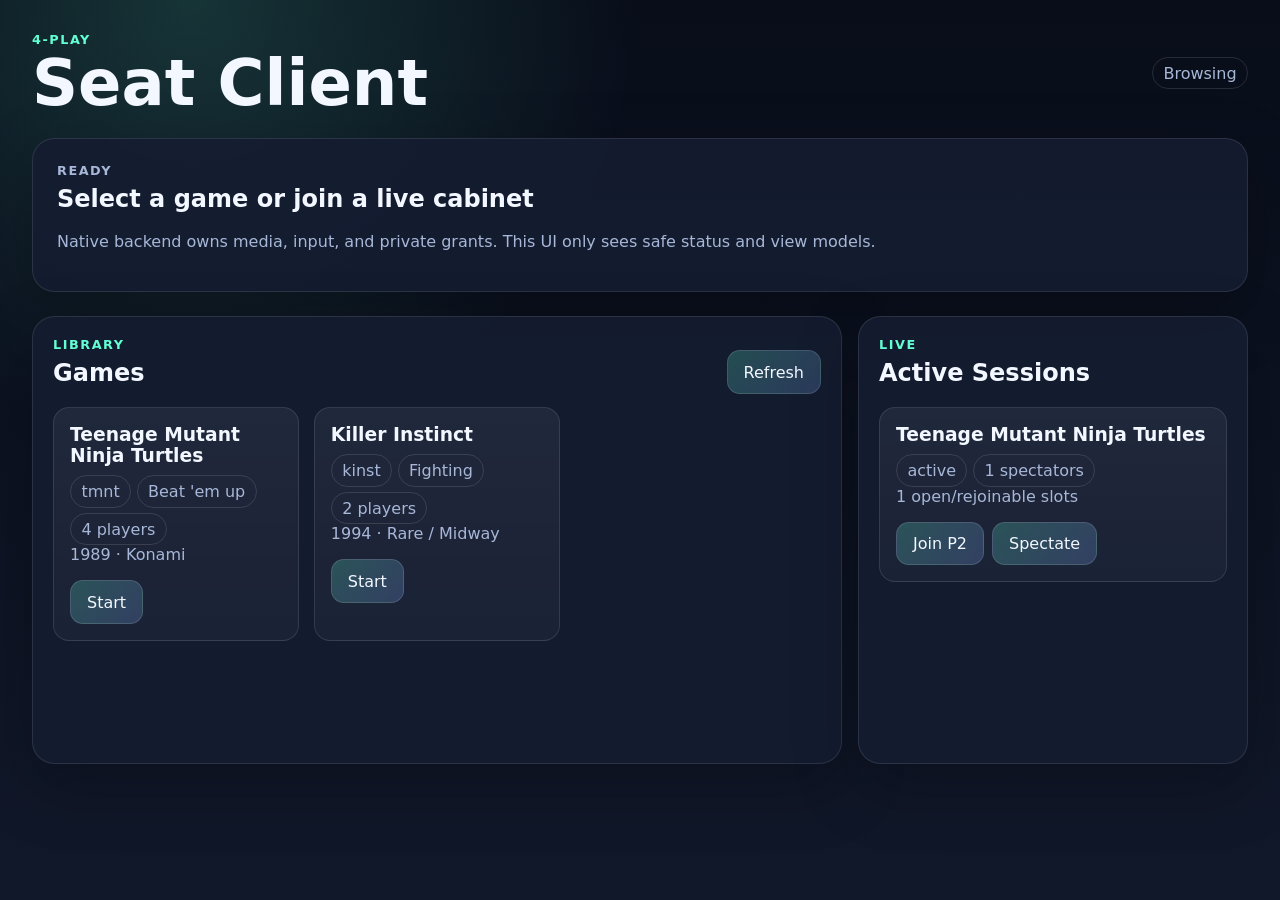
==== clients/seat-client-native/ui/index.html @ 32c5704e "Add native seat UI scaffold" ====
<!doctype html>
<html lang="en">
  <head>
    <meta charset="utf-8" />
    <meta name="viewport" content="width=device-width, initial-scale=1" />
    <title>4-Play Seat</title>
    <link rel="stylesheet" href="./styles.css" />
  </head>
  <body>
    <main class="shell">
      <header class="topbar">
        <div>
          <p class="eyebrow">4-Play</p>
          <h1>Seat Client</h1>
        </div>
        <div class="status-pill" id="runtime-status">Browsing</div>
      </header>

      <section class="hero" id="hero">
        <div>
          <p class="eyebrow">Ready</p>
          <h2>Select a game or join a live cabinet</h2>
          <p>
            Native backend owns media, input, and private grants. This UI only
            sees safe status and view models.
          </p>
        </div>
      </section>

      <section class="layout">
        <section class="panel">
          <div class="panel-heading">
            <div>
              <p class="eyebrow">Library</p>
              <h2>Games</h2>
            </div>
            <button id="refresh">Refresh</button>
          </div>
          <div class="grid" id="games"></div>
        </section>

        <section class="panel">
          <div class="panel-heading">
            <div>
              <p class="eyebrow">Live</p>
              <h2>Active Sessions</h2>
            </div>
          </div>
          <div class="stack" id="sessions"></div>
        </section>
      </section>

      <section class="overlay hidden" id="actions-overlay">
        <div>
          <p class="eyebrow">Actions</p>
          <strong id="overlay-title">Browsing</strong>
        </div>
        <div class="overlay-actions" id="overlay-actions"></div>
      </section>
    </main>

    <script src="./app.js" defer></script>
  </body>
</html>
---- clients/seat-client-native/ui/styles.css ----
:root {
  color-scheme: dark;
  --bg: #080d19;
  --panel: #151d31;
  --panel-2: #1d2943;
  --text: #f3f7ff;
  --muted: #a7b7d7;
  --accent: #62ffd3;
  --accent-2: #86a7ff;
  --danger: #ff6b8b;
}

* {
  box-sizing: border-box;
}

body {
  margin: 0;
  min-height: 100vh;
  background:
    radial-gradient(circle at 15% 0%, rgba(98, 255, 211, 0.16), transparent 28rem),
    linear-gradient(180deg, #080d19 0%, #11182a 100%);
  color: var(--text);
  font-family:
    Inter, ui-sans-serif, system-ui, -apple-system, BlinkMacSystemFont, "Segoe UI", sans-serif;
}

button {
  border: 1px solid rgba(255, 255, 255, 0.13);
  border-radius: 0.8rem;
  background: linear-gradient(135deg, rgba(98, 255, 211, 0.22), rgba(134, 167, 255, 0.22));
  color: var(--text);
  cursor: pointer;
  font: inherit;
  padding: 0.7rem 1rem;
}

button:focus-visible,
.card:focus-visible {
  outline: 3px solid var(--accent);
  outline-offset: 3px;
}

.shell {
  padding: 2rem;
}

.topbar,
.panel-heading,
.overlay {
  align-items: center;
  display: flex;
  justify-content: space-between;
  gap: 1rem;
}

.eyebrow {
  color: var(--accent);
  font-size: 0.8rem;
  font-weight: 800;
  letter-spacing: 0.12em;
  margin: 0 0 0.4rem;
  text-transform: uppercase;
}

h1,
h2,
h3,
p {
  margin-top: 0;
}

h1 {
  font-size: clamp(2.2rem, 5vw, 4.5rem);
  line-height: 0.95;
  margin-bottom: 0;
}

.status-pill,
.tag {
  border: 1px solid rgba(255, 255, 255, 0.12);
  border-radius: 999px;
  color: var(--muted);
  padding: 0.35rem 0.65rem;
}

.hero,
.panel,
.overlay {
  background: rgba(21, 29, 49, 0.88);
  border: 1px solid rgba(255, 255, 255, 0.1);
  border-radius: 1.4rem;
  box-shadow: 0 1.4rem 4rem rgba(0, 0, 0, 0.25);
}

.hero {
  margin: 1.5rem 0;
  padding: 1.5rem;
}

.hero p {
  color: var(--muted);
  max-width: 58rem;
}

.layout {
  display: grid;
  gap: 1rem;
  grid-template-columns: minmax(0, 1.35fr) minmax(22rem, 0.65fr);
}

.panel {
  min-height: 28rem;
  padding: 1.25rem;
}

.grid {
  display: grid;
  gap: 0.9rem;
  grid-template-columns: repeat(auto-fill, minmax(14rem, 1fr));
}

.stack {
  display: grid;
  gap: 0.9rem;
}

.card {
  background: linear-gradient(180deg, rgba(255, 255, 255, 0.06), rgba(255, 255, 255, 0.03));
  border: 1px solid rgba(255, 255, 255, 0.11);
  border-radius: 1rem;
  min-height: 10rem;
  padding: 1rem;
}

.card h3 {
  margin-bottom: 0.6rem;
}

.card p {
  color: var(--muted);
}

.tags {
  display: flex;
  flex-wrap: wrap;
  gap: 0.35rem;
}

.actions {
  display: flex;
  flex-wrap: wrap;
  gap: 0.5rem;
  margin-top: 0.9rem;
}

.overlay {
  bottom: 1.5rem;
  left: 50%;
  padding: 1rem;
  position: fixed;
  transform: translate(-50%, 0);
  transition:
    opacity 160ms ease,
    transform 160ms ease;
  width: min(54rem, calc(100vw - 2rem));
}

.overlay.hidden {
  opacity: 0;
  pointer-events: none;
  transform: translate(-50%, 1.5rem);
}

.overlay-actions {
  display: flex;
  gap: 0.5rem;
}

@media (max-width: 880px) {
  .layout {
    grid-template-columns: 1fr;
  }
}
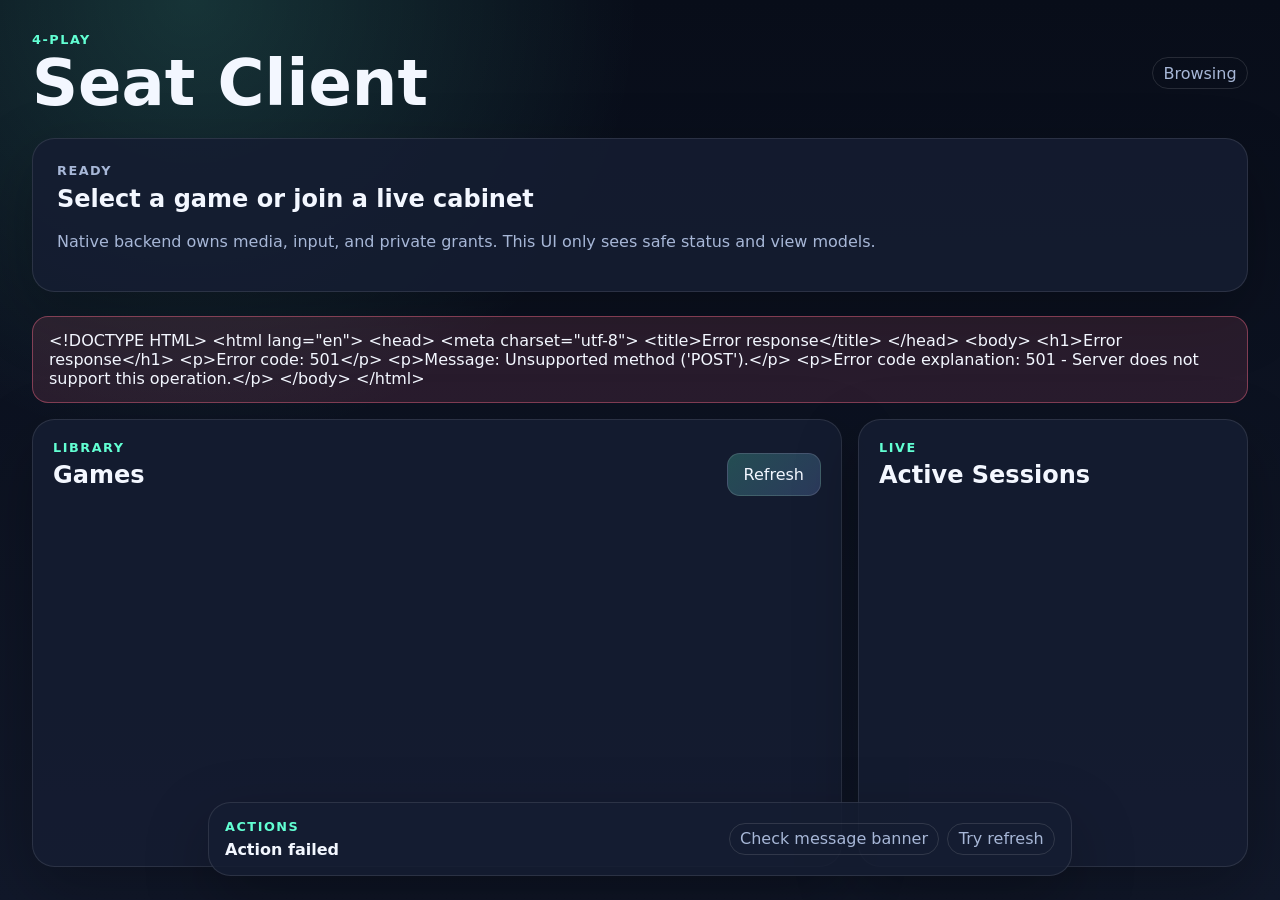
==== commit ed3740c6: "Show native seat UI command errors" ====
--- a/clients/seat-client-native/ui/index.html
+++ b/clients/seat-client-native/ui/index.html
@@ -26,6 +26,8 @@
           </p>
         </div>
       </section>
+
+      <section class="message hidden" id="message" role="status" aria-live="polite"></section>
 
       <section class="layout">
         <section class="panel">
--- a/clients/seat-client-native/ui/styles.css
+++ b/clients/seat-client-native/ui/styles.css
@@ -103,6 +103,24 @@
   max-width: 58rem;
 }
 
+.message {
+  background: rgba(98, 255, 211, 0.1);
+  border: 1px solid rgba(98, 255, 211, 0.28);
+  border-radius: 1rem;
+  color: var(--text);
+  margin: 0 0 1rem;
+  padding: 0.85rem 1rem;
+}
+
+.message.error {
+  background: rgba(255, 107, 139, 0.12);
+  border-color: rgba(255, 107, 139, 0.42);
+}
+
+.hidden {
+  display: none;
+}
+
 .layout {
   display: grid;
   gap: 1rem;
@@ -167,6 +185,7 @@
 }
 
 .overlay.hidden {
+  display: flex;
   opacity: 0;
   pointer-events: none;
   transform: translate(-50%, 1.5rem);
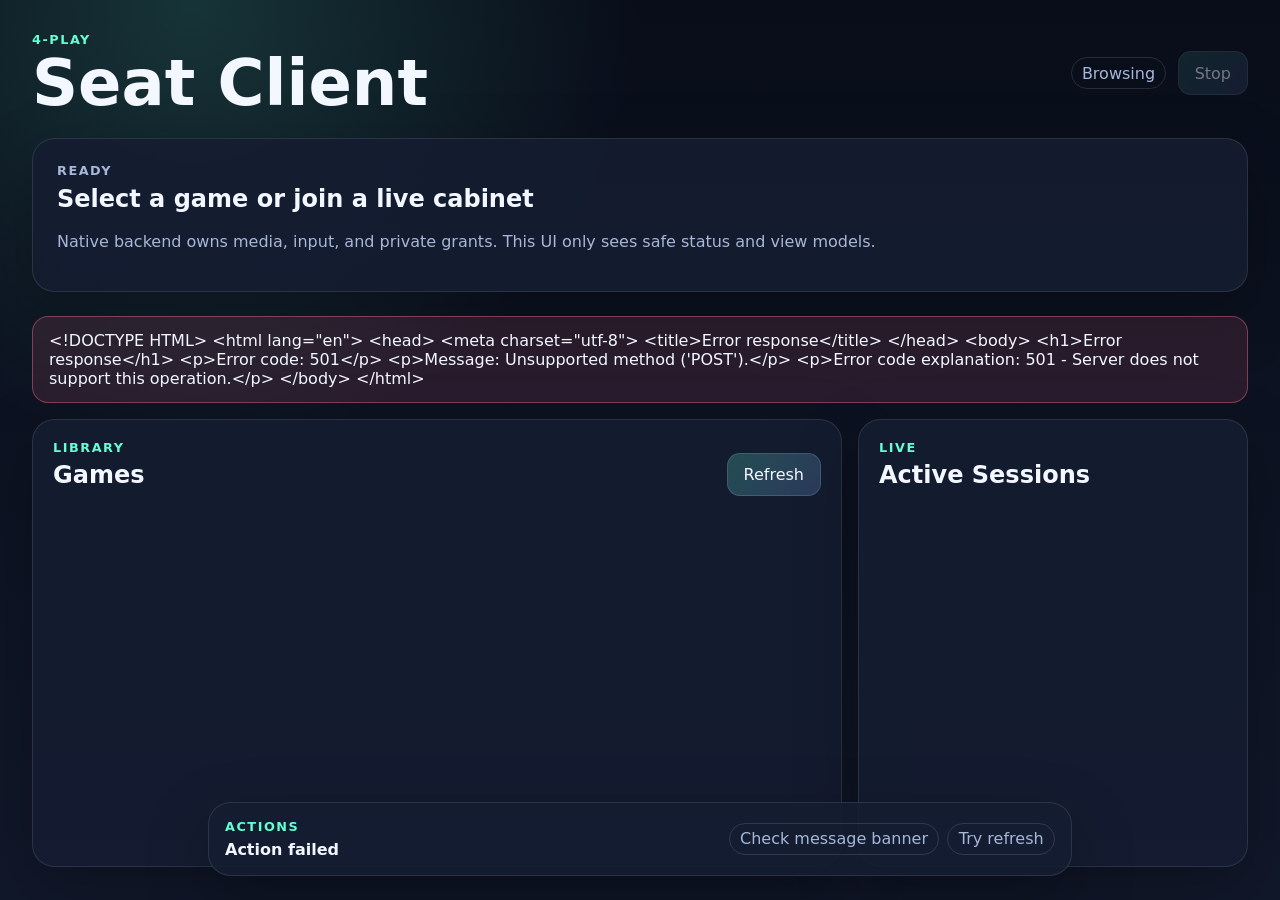
==== commit 5145df71: "Add native seat UI stop control" ====
--- a/clients/seat-client-native/ui/index.html
+++ b/clients/seat-client-native/ui/index.html
@@ -13,7 +13,10 @@
           <p class="eyebrow">4-Play</p>
           <h1>Seat Client</h1>
         </div>
-        <div class="status-pill" id="runtime-status">Browsing</div>
+        <div class="runtime-controls">
+          <div class="status-pill" id="runtime-status">Browsing</div>
+          <button id="stop-runtime" disabled>Stop</button>
+        </div>
       </header>
 
       <section class="hero" id="hero">
--- a/clients/seat-client-native/ui/styles.css
+++ b/clients/seat-client-native/ui/styles.css
@@ -84,6 +84,19 @@
   padding: 0.35rem 0.65rem;
 }
 
+.runtime-controls {
+  align-items: center;
+  display: flex;
+  flex-wrap: wrap;
+  gap: 0.7rem;
+  justify-content: flex-end;
+}
+
+button:disabled {
+  cursor: not-allowed;
+  opacity: 0.45;
+}
+
 .hero,
 .panel,
 .overlay {
